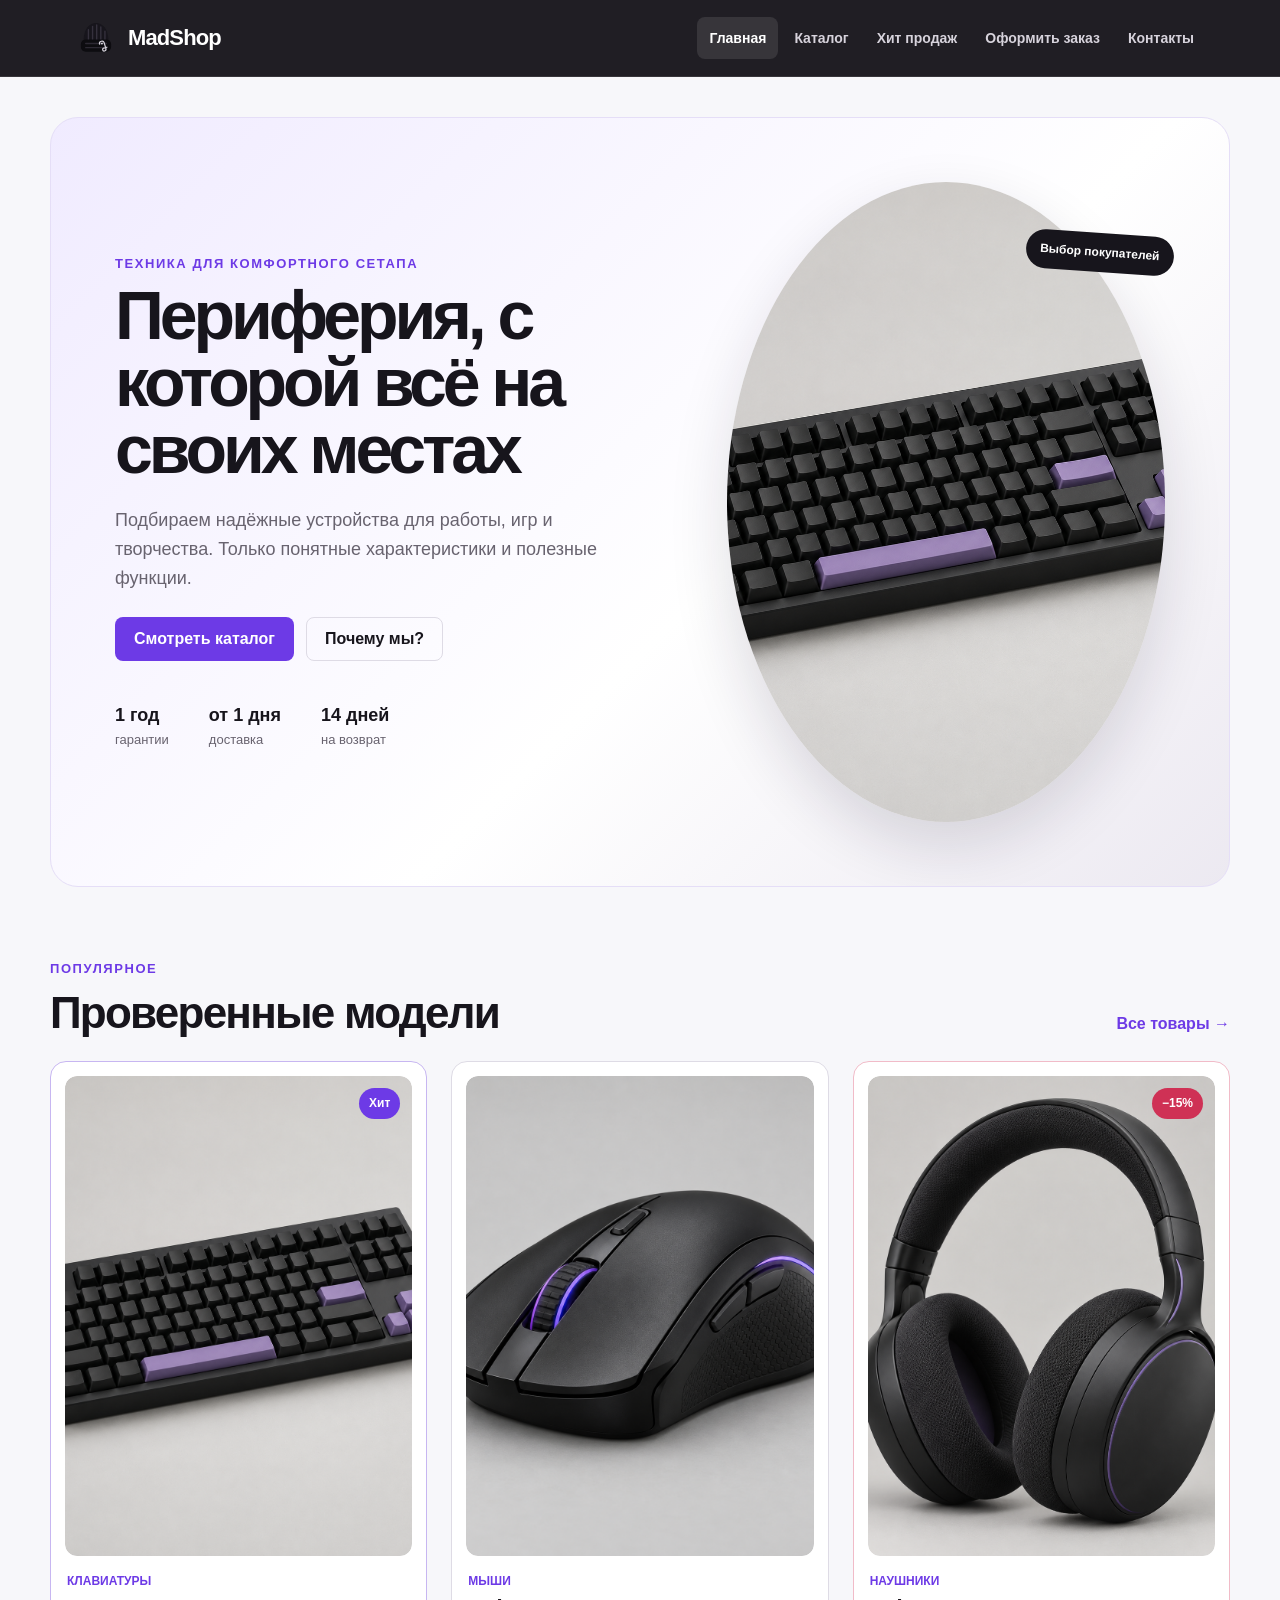
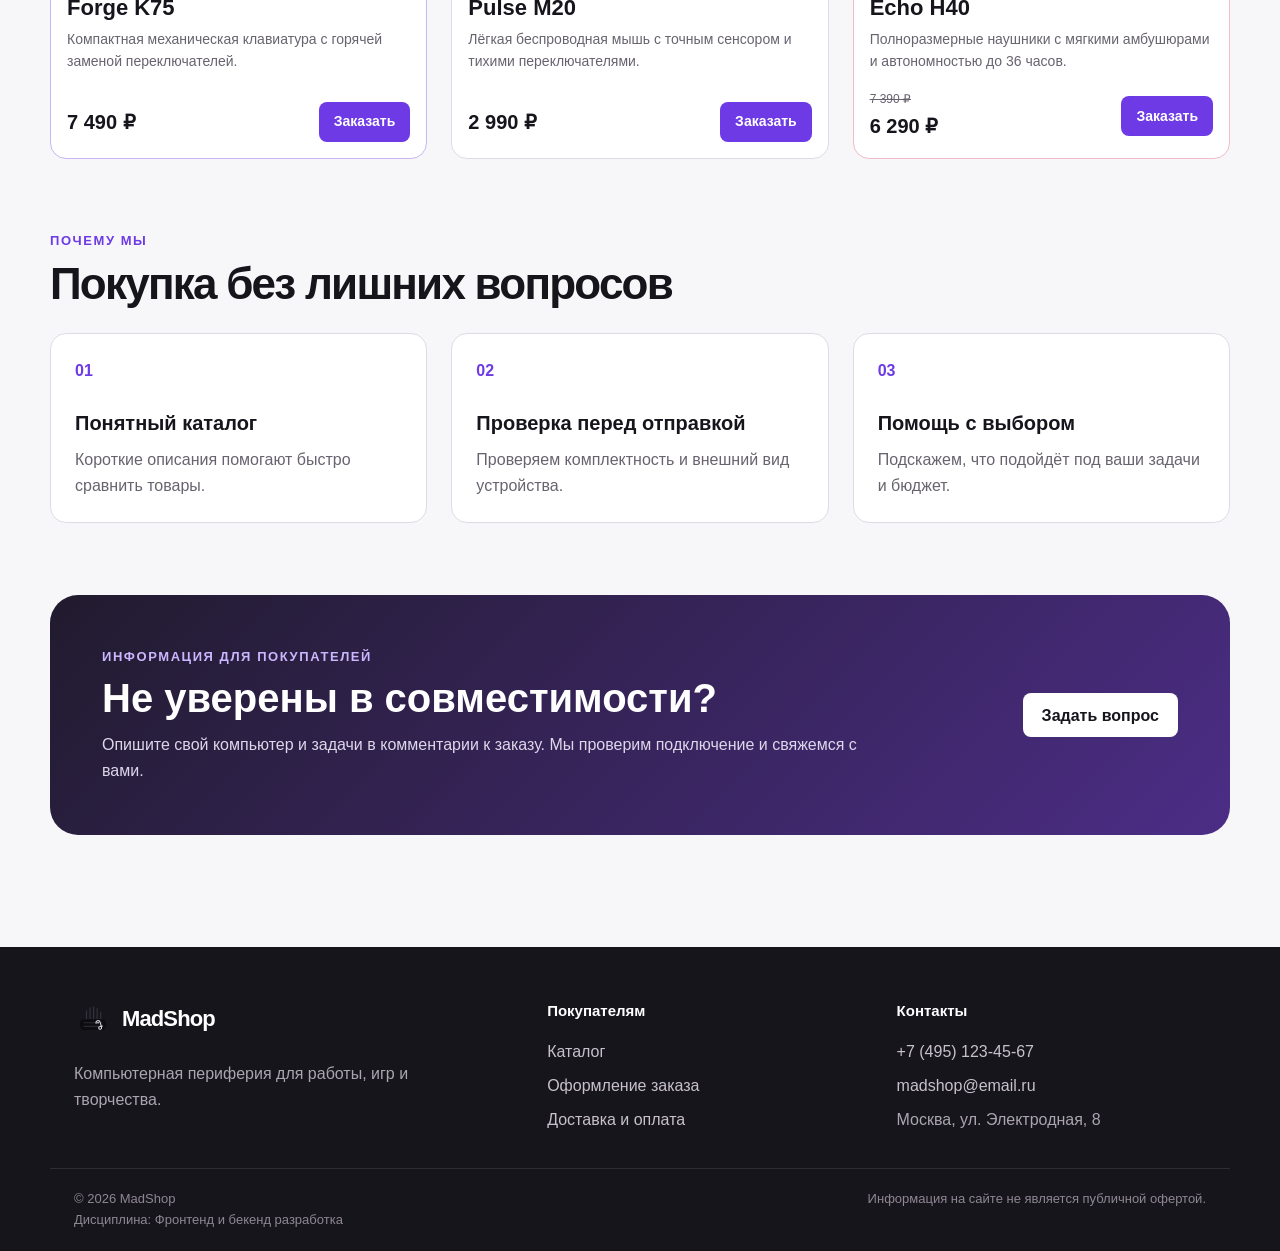
==== index.html @ 5ca7dac9 "chore: import MadShop from KR1" ====
<!DOCTYPE html>
<html lang="ru">
<head>
  <meta charset="UTF-8">
  <meta name="viewport" content="width=device-width, initial-scale=1.0">
  <meta name="description" content="MadShop — магазин компьютерной периферии для работы, игр и творчества.">
  <meta property="og:type" content="website">
  <meta property="og:title" content="MadShop — компьютерная периферия">
  <meta property="og:description" content="Клавиатуры, мыши, наушники и аксессуары для удобного рабочего места.">
  <meta property="og:image" content="https://m1qght.github.io/kr1-html-css-shop/images/keyboard-forge-k75.png">
  <title>MadShop — компьютерная периферия</title>
  <link rel="icon" href="images/madshop-logo.svg" type="image/svg+xml">
  <link rel="stylesheet" href="css/style.css">
  <script src="js/main.js" defer></script>
</head>
<body>
  <a class="skip-link" href="#main-content">Перейти к содержимому</a>

  <header class="site-header">
    <div class="site-header__inner">
      <a class="site-header__brand" href="index.html" aria-label="MadShop — на главную">
        <img class="site-header__logo" src="images/madshop-logo.svg" width="48" height="48" alt="">
        <span class="site-header__name">MadShop</span>
      </a>

      <nav class="site-nav" aria-label="Основная навигация">
        <ul class="site-nav__list">
          <li class="site-nav__item">
            <a class="site-nav__link site-nav__link--active" href="index.html" aria-current="page">Главная</a>
          </li>
          <li class="site-nav__item">
            <a class="site-nav__link" href="catalog.html">Каталог</a>
          </li>
          <li class="site-nav__item">
            <a class="site-nav__link" href="product.html">Хит продаж</a>
          </li>
          <li class="site-nav__item">
            <a class="site-nav__link" href="order.html">Оформить заказ</a>
          </li>
          <li class="site-nav__item">
            <a class="site-nav__link" href="contacts.html">Контакты</a>
          </li>
        </ul>
      </nav>
    </div>
  </header>

  <main id="main-content">
    <section class="hero">
      <div class="hero__content">
        <p class="hero__eyebrow">Техника для комфортного сетапа</p>
        <h1 class="hero__title">Периферия, с которой всё на своих местах</h1>
        <p class="hero__text">
          Подбираем надёжные устройства для работы, игр и творчества.
          Только понятные характеристики и полезные функции.
        </p>

        <div class="hero__actions">
          <a class="button button--primary" href="catalog.html">Смотреть каталог</a>
          <a class="button button--secondary" href="#advantages">Почему мы?</a>
        </div>

        <ul class="hero__facts" aria-label="Преимущества заказа">
          <li class="hero__fact">
            <strong>1 год</strong>
            <span>гарантии</span>
          </li>
          <li class="hero__fact">
            <strong>от 1 дня</strong>
            <span>доставка</span>
          </li>
          <li class="hero__fact">
            <strong>14 дней</strong>
            <span>на возврат</span>
          </li>
        </ul>
      </div>

      <div class="hero__visual">
        <span class="hero__badge">Выбор покупателей</span>
        <img
          class="hero__image"
          src="images/keyboard-forge-k75.png"
          width="640"
          height="640"
          alt="Механическая клавиатура Forge K75"
        >
      </div>
    </section>

    <section class="section" id="popular">
      <div class="section__heading">
        <div>
          <p class="section__eyebrow">Популярное</p>
          <h2 class="section__title">Проверенные модели</h2>
        </div>
        <a class="text-link" href="catalog.html">Все товары <span aria-hidden="true">→</span></a>
      </div>

      <div class="products-grid">
        <article class="product-card product-card--featured">
          <span class="product-card__badge">Хит</span>
          <a class="product-card__image-link" href="product.html" aria-label="Подробнее о клавиатуре Forge K75">
            <img
              class="product-card__image"
              src="images/keyboard-forge-k75.png"
              width="480"
              height="480"
              alt="Чёрная механическая клавиатура Forge K75"
              loading="lazy"
            >
          </a>
          <p class="product-card__category">Клавиатуры</p>
          <h3 class="product-card__title">
            <a href="product.html">Forge K75</a>
          </h3>
          <p class="product-card__description">
            Компактная механическая клавиатура с горячей заменой переключателей.
          </p>
          <div class="product-card__footer">
            <p class="product-card__price">7 490 ₽</p>
            <button class="button button--primary product-card__button" type="button" data-product="Forge K75">
              Заказать
            </button>
          </div>
        </article>

        <article class="product-card">
          <a class="product-card__image-link" href="order.html?product=Pulse%20M20" aria-label="Заказать мышь Pulse M20">
            <img
              class="product-card__image"
              src="images/mouse-pulse-m20.png"
              width="480"
              height="480"
              alt="Чёрная беспроводная мышь Pulse M20"
              loading="lazy"
            >
          </a>
          <p class="product-card__category">Мыши</p>
          <h3 class="product-card__title">Pulse M20</h3>
          <p class="product-card__description">
            Лёгкая беспроводная мышь с точным сенсором и тихими переключателями.
          </p>
          <div class="product-card__footer">
            <p class="product-card__price">2 990 ₽</p>
            <button class="button button--primary product-card__button" type="button" data-product="Pulse M20">
              Заказать
            </button>
          </div>
        </article>

        <article class="product-card product-card--discount">
          <span class="product-card__badge">−15%</span>
          <a class="product-card__image-link" href="order.html?product=Echo%20H40" aria-label="Заказать наушники Echo H40">
            <img
              class="product-card__image"
              src="images/headphones-echo-h40.png"
              width="480"
              height="480"
              alt="Чёрные беспроводные наушники Echo H40"
              loading="lazy"
            >
          </a>
          <p class="product-card__category">Наушники</p>
          <h3 class="product-card__title">Echo H40</h3>
          <p class="product-card__description">
            Полноразмерные наушники с мягкими амбушюрами и автономностью до 36 часов.
          </p>
          <div class="product-card__footer">
            <p class="product-card__price">
              <span class="product-card__old-price">7 390 ₽</span>
              6 290 ₽
            </p>
            <button class="button button--primary product-card__button" type="button" data-product="Echo H40">
              Заказать
            </button>
          </div>
        </article>
      </div>
    </section>

    <section class="section" id="advantages">
      <div class="section__heading">
        <div>
          <p class="section__eyebrow">Почему мы</p>
          <h2 class="section__title">Покупка без лишних вопросов</h2>
        </div>
      </div>

      <div class="advantages-grid">
        <article class="advantage-card">
          <span class="advantage-card__number">01</span>
          <h3 class="advantage-card__title">Понятный каталог</h3>
          <p class="advantage-card__text">Короткие описания помогают быстро сравнить товары.</p>
        </article>
        <article class="advantage-card">
          <span class="advantage-card__number">02</span>
          <h3 class="advantage-card__title">Проверка перед отправкой</h3>
          <p class="advantage-card__text">Проверяем комплектность и внешний вид устройства.</p>
        </article>
        <article class="advantage-card">
          <span class="advantage-card__number">03</span>
          <h3 class="advantage-card__title">Помощь с выбором</h3>
          <p class="advantage-card__text">Подскажем, что подойдёт под ваши задачи и бюджет.</p>
        </article>
      </div>
    </section>

    <aside class="buyer-note">
      <div>
        <p class="buyer-note__eyebrow">Информация для покупателей</p>
        <h2 class="buyer-note__title">Не уверены в совместимости?</h2>
        <p class="buyer-note__text">
          Опишите свой компьютер и задачи в комментарии к заказу.
          Мы проверим подключение и свяжемся с вами.
        </p>
      </div>
      <a class="button button--light" href="contacts.html">Задать вопрос</a>
    </aside>
  </main>

  <footer class="site-footer">
    <div class="site-footer__inner">
      <div class="site-footer__about">
        <a class="site-footer__brand" href="index.html">
          <img src="images/madshop-logo.svg" width="40" height="40" alt="">
          <span>MadShop</span>
        </a>
        <p>Компьютерная периферия для работы, игр и творчества.</p>
      </div>

      <div class="site-footer__column">
        <h2 class="site-footer__title">Покупателям</h2>
        <ul class="site-footer__list">
          <li><a href="catalog.html">Каталог</a></li>
          <li><a href="order.html">Оформление заказа</a></li>
          <li><a href="contacts.html#delivery">Доставка и оплата</a></li>
        </ul>
      </div>

      <div class="site-footer__column">
        <h2 class="site-footer__title">Контакты</h2>
        <address class="site-footer__address">
          <a href="tel:+74951234567">+7 (495) 123-45-67</a>
          <a href="mailto:madshop@email.ru">madshop@email.ru</a>
          <span>Москва, ул. Электродная, 8</span>
        </address>
      </div>
    </div>

    <div class="site-footer__bottom">
      <p>
        © 2026 MadShop <br>
        Дисциплина: Фронтенд и бекенд разработка
      </p>
      <p>Информация на сайте не является публичной офертой.</p>
    </div>
  </footer>

  <dialog class="order-dialog" id="order-dialog" aria-labelledby="order-dialog-title">
    <div class="order-dialog__header">
      <div>
        <p class="order-dialog__eyebrow">Быстрый заказ</p>
        <h2 class="order-dialog__title" id="order-dialog-title">Оставьте контакты</h2>
      </div>
      <button class="order-dialog__close" type="button" id="close-order-dialog" aria-label="Закрыть окно">×</button>
    </div>

    <p class="order-dialog__text">
      Менеджер уточнит наличие, способ получения и итоговую стоимость.
    </p>

    <form class="order-form" id="order-form" action="#" method="post" novalidate>
      <input id="selected-product" name="selected-product" type="hidden">

      <div class="order-form__field">
        <label class="order-form__label" for="order-name">Имя</label>
        <input class="order-form__input" id="order-name" name="name" type="text" minlength="2" autocomplete="name" placeholder="Например, Максим" required>
      </div>

      <div class="order-form__field">
        <label class="order-form__label" for="order-email">E-mail</label>
        <input class="order-form__input" id="order-email" name="email" type="email" autocomplete="email" placeholder="mail@example.ru" required>
      </div>

      <div class="order-form__field">
        <label class="order-form__label" for="order-phone">Телефон</label>
        <input class="order-form__input" id="order-phone" name="phone" type="tel" inputmode="tel" autocomplete="tel" placeholder="+7 (900) 000-00-00" pattern="^\+7 \(\d{3}\) \d{3}-\d{2}-\d{2}$" required>
        <small class="order-form__hint">Формат: +7 (900) 000-00-00</small>
      </div>

      <div class="order-form__field">
        <label class="order-form__label" for="order-topic">Тема заявки</label>
        <select class="order-form__select" id="order-topic" name="topic" required>
          <option value="">Выберите тему</option>
          <option value="product">Заказ товара</option>
          <option value="consultation">Консультация</option>
          <option value="delivery">Доставка</option>
        </select>
      </div>

      <div class="order-form__field">
        <label class="order-form__label" for="order-comment">Комментарий</label>
        <textarea class="order-form__textarea" id="order-comment" name="comment" rows="3" placeholder="Дополнительные пожелания"></textarea>
      </div>

      <label class="order-form__check">
        <input name="agreement" type="checkbox" required>
        <span>Согласен на обработку данных для связи по заявке</span>
      </label>

      <div class="order-form__actions">
        <button class="button button--secondary" type="button" id="cancel-order-dialog">Отмена</button>
        <button class="button button--primary" type="submit">Отправить заявку</button>
      </div>
    </form>
  </dialog>

  <div class="toast" id="success-message" role="status" aria-live="polite" hidden>
    <strong>Заявка отправлена</strong>
    <span>Мы свяжемся с вами в ближайшее время.</span>
  </div>
</body>
</html>
---- css/style.css ----
/* ==============================
   1. Переменные проекта
   ============================== */

:root {
  --color-bg: #f7f7fa;
  --color-surface: #ffffff;
  --color-surface-soft: #f0eef7;
  --color-text: #17151c;
  --color-muted: #68636f;
  --color-primary: #6d3ae6;
  --color-primary-dark: #5225bd;
  --color-primary-soft: #eee8ff;
  --color-dark: #17151c;
  --color-border: #dedbe5;
  --color-danger: #cf3155;
  --color-success: #177a4b;
  --color-white: #ffffff;

  --shadow-sm: 0 8px 24px rgba(30, 22, 47, 0.08);
  --shadow-lg: 0 24px 60px rgba(30, 22, 47, 0.14);

  --space-xs: 4px;
  --space-sm: 8px;
  --space-md: 16px;
  --space-lg: 24px;
  --space-xl: 40px;
  --space-2xl: 72px;

  --radius-sm: 8px;
  --radius-md: 16px;
  --radius-lg: 28px;

  --container-width: 1180px;
}

/* ==============================
   2. Базовые стили
   ============================== */

* {
  box-sizing: border-box;
}

html {
  scroll-behavior: smooth;
}

body {
  margin: 0;
  color: var(--color-text);
  background-color: var(--color-bg);
  font-family: Inter, "Segoe UI", Arial, sans-serif;
  line-height: 1.6;
}

img {
  display: block;
  max-width: 100%;
}

a {
  color: inherit;
}

button,
input,
select,
textarea {
  font: inherit;
}

button:focus-visible,
a:focus-visible,
input:focus-visible,
select:focus-visible,
textarea:focus-visible {
  outline: 3px solid rgba(109, 58, 230, 0.38);
  outline-offset: 3px;
}

[hidden] {
  display: none !important;
}

.skip-link {
  position: fixed;
  top: 12px;
  left: 12px;
  z-index: 100;
  padding: 10px 14px;
  color: var(--color-white);
  background-color: var(--color-dark);
  border-radius: var(--radius-sm);
  transform: translateY(-160%);
}

.skip-link:focus {
  transform: translateY(0);
}

/* ==============================
   3. Шапка и навигация
   ============================== */

.site-header {
  position: sticky;
  top: 0;
  z-index: 20;
  color: var(--color-white);
  background-color: rgba(23, 21, 28, 0.96);
  border-bottom: 1px solid rgba(255, 255, 255, 0.1);
  backdrop-filter: blur(14px);
}

.site-header__inner {
  display: flex;
  align-items: center;
  justify-content: space-between;
  gap: var(--space-lg);
  max-width: var(--container-width);
  min-height: 76px;
  margin: 0 auto;
  padding: 10px var(--space-lg);
}

.site-header__brand,
.site-footer__brand {
  display: inline-flex;
  align-items: center;
  gap: 10px;
  color: inherit;
  font-size: 22px;
  font-weight: 800;
  letter-spacing: -0.04em;
  text-decoration: none;
}

.site-header__logo {
  width: 44px;
  height: 44px;
}

.site-nav__list {
  display: flex;
  flex-wrap: wrap;
  align-items: center;
  gap: 4px;
  margin: 0;
  padding: 0;
  list-style: none;
}

.site-nav__link {
  display: block;
  padding: 10px 12px;
  color: #d7d3dc;
  border-radius: var(--radius-sm);
  font-size: 14px;
  font-weight: 600;
  text-decoration: none;
  transition: color 0.2s ease, background-color 0.2s ease;
}

.site-nav__link:hover,
.site-nav__link--active {
  color: var(--color-white);
  background-color: rgba(255, 255, 255, 0.1);
}

/* ==============================
   4. Общая структура страниц
   ============================== */

main {
  min-height: 60vh;
  padding: var(--space-xl) var(--space-lg) var(--space-2xl);
}

.section,
.page-intro,
.breadcrumbs,
.catalog-layout,
.product-detail,
.checkout-layout,
.contact-grid,
.contact-cta,
.buyer-note {
  max-width: var(--container-width);
  margin-right: auto;
  margin-left: auto;
}

.section {
  margin-bottom: var(--space-2xl);
}

.section__heading {
  display: flex;
  align-items: flex-end;
  justify-content: space-between;
  gap: var(--space-lg);
  margin-bottom: var(--space-lg);
}

.section__eyebrow,
.page-intro__eyebrow,
.hero__eyebrow,
.buyer-note__eyebrow,
.contact-cta__eyebrow,
.order-dialog__eyebrow {
  margin: 0 0 var(--space-sm);
  color: var(--color-primary);
  font-size: 13px;
  font-weight: 800;
  letter-spacing: 0.12em;
  text-transform: uppercase;
}

.section__title,
.page-intro__title {
  margin: 0;
  font-size: clamp(28px, 4vw, 44px);
  line-height: 1.12;
  letter-spacing: -0.04em;
}

.text-link {
  color: var(--color-primary);
  font-weight: 750;
  text-decoration: none;
}

.text-link:hover {
  color: var(--color-primary-dark);
  text-decoration: underline;
}

.breadcrumbs {
  display: flex;
  flex-wrap: wrap;
  margin-bottom: var(--space-lg);
  color: var(--color-muted);
  font-size: 14px;
}

.breadcrumbs__link {
  color: var(--color-primary);
  text-decoration: none;
}

.breadcrumbs__link:hover {
  text-decoration: underline;
}

.breadcrumbs__current::before,
.breadcrumbs__link + .breadcrumbs__link::before {
  content: " / ";
  margin: 0 8px;
  color: #aaa5b0;
}

.page-intro {
  margin-bottom: var(--space-xl);
  padding: 28px 0;
}

.page-intro__text {
  max-width: 720px;
  margin: var(--space-md) 0 0;
  color: var(--color-muted);
  font-size: 17px;
}

/* ==============================
   5. Кнопки
   ============================== */

.button {
  display: inline-flex;
  align-items: center;
  justify-content: center;
  min-height: 44px;
  padding: 10px 18px;
  border: 1px solid transparent;
  border-radius: var(--radius-sm);
  font-weight: 750;
  line-height: 1.2;
  text-align: center;
  text-decoration: none;
  cursor: pointer;
  transition: transform 0.2s ease, background-color 0.2s ease;
}

.button:hover {
  transform: translateY(-2px);
}

.button--primary {
  color: var(--color-white);
  background-color: var(--color-primary);
}

.button--primary:hover {
  background-color: var(--color-primary-dark);
}

.button--secondary {
  color: var(--color-text);
  background-color: transparent;
  border-color: var(--color-border);
}

.button--secondary:hover {
  background-color: var(--color-primary-soft);
  border-color: var(--color-primary);
}

.button--light {
  color: var(--color-dark);
  background-color: var(--color-white);
}

.button--light:hover {
  background-color: #eeeaf4;
}

.button--large {
  min-height: 52px;
  padding: 14px 24px;
}

.button:disabled,
.button--disabled {
  opacity: 0.55;
  cursor: not-allowed;
  transform: none;
}

/* ==============================
   6. Главная страница
   ============================== */

.hero {
  display: grid;
  grid-template-columns: 1.1fr 0.9fr;
  align-items: center;
  gap: clamp(32px, 6vw, 80px);
  max-width: var(--container-width);
  margin: 0 auto var(--space-2xl);
  padding: clamp(28px, 5vw, 64px);
  overflow: hidden;
  background: linear-gradient(135deg, #f0ebff 0%, #ffffff 58%, #ece9f1 100%);
  border: 1px solid #e5def7;
  border-radius: var(--radius-lg);
}

.hero__title {
  max-width: 720px;
  margin: 0;
  font-size: clamp(38px, 6vw, 68px);
  line-height: 0.98;
  letter-spacing: -0.06em;
}

.hero__text {
  max-width: 620px;
  margin: var(--space-lg) 0;
  color: var(--color-muted);
  font-size: 18px;
}

.hero__actions {
  display: flex;
  flex-wrap: wrap;
  gap: 12px;
}

.hero__facts {
  display: flex;
  gap: clamp(18px, 4vw, 40px);
  margin: var(--space-xl) 0 0;
  padding: 0;
  list-style: none;
}

.hero__fact {
  display: grid;
}

.hero__fact strong {
  font-size: 18px;
}

.hero__fact span {
  color: var(--color-muted);
  font-size: 13px;
}

.hero__visual {
  position: relative;
  min-width: 0;
}

.hero__image {
  width: 100%;
  aspect-ratio: 1;
  object-fit: cover;
  border-radius: 50%;
  box-shadow: var(--shadow-lg);
}

.hero__badge {
  position: absolute;
  top: 8%;
  right: -2%;
  z-index: 1;
  padding: 10px 14px;
  color: var(--color-white);
  background-color: var(--color-dark);
  border-radius: 999px;
  font-size: 12px;
  font-weight: 800;
  transform: rotate(4deg);
}

.advantages-grid,
.contact-grid,
.info-grid {
  display: grid;
  grid-template-columns: repeat(3, minmax(0, 1fr));
  gap: var(--space-lg);
}

.advantage-card {
  padding: var(--space-lg);
  background-color: var(--color-surface);
  border: 1px solid var(--color-border);
  border-radius: var(--radius-md);
}

.advantage-card__number {
  color: var(--color-primary);
  font-weight: 850;
}

.advantage-card__title {
  margin: var(--space-lg) 0 var(--space-sm);
  font-size: 20px;
}

.advantage-card__text {
  margin: 0;
  color: var(--color-muted);
}

.buyer-note,
.contact-cta {
  display: flex;
  align-items: center;
  justify-content: space-between;
  gap: var(--space-xl);
  margin-bottom: var(--space-xl);
  padding: clamp(28px, 5vw, 52px);
  color: var(--color-white);
  background: linear-gradient(135deg, #211b2e, #4c2d86);
  border-radius: var(--radius-lg);
}

.buyer-note__eyebrow,
.contact-cta__eyebrow {
  color: #cbb6ff;
}

.buyer-note__title,
.contact-cta__title {
  margin: 0;
  font-size: clamp(26px, 4vw, 40px);
  line-height: 1.1;
}

.buyer-note__text,
.contact-cta__text {
  max-width: 760px;
  margin: 12px 0 0;
  color: #ded7eb;
}

/* ==============================
   7. Карточки товаров
   ============================== */

.products-grid {
  display: grid;
  grid-template-columns: repeat(3, minmax(0, 1fr));
  gap: var(--space-lg);
}

.products-grid--catalog {
  grid-template-columns: repeat(2, minmax(0, 1fr));
}

.product-card {
  position: relative;
  display: flex;
  flex-direction: column;
  min-width: 0;
  padding: 14px;
  background-color: var(--color-surface);
  border: 1px solid var(--color-border);
  border-radius: var(--radius-md);
  transition: transform 0.2s ease, box-shadow 0.2s ease, border-color 0.2s ease;
}

.product-card:hover {
  border-color: #c7b6f1;
  box-shadow: var(--shadow-sm);
  transform: translateY(-5px);
}

.product-card--featured {
  border-color: #c7b6f1;
}

.product-card--discount {
  border-color: #f1bbc8;
}

.product-card__badge {
  position: absolute;
  top: 26px;
  right: 26px;
  z-index: 2;
  padding: 6px 10px;
  color: var(--color-white);
  background-color: var(--color-primary);
  border-radius: 999px;
  font-size: 12px;
  font-weight: 800;
}

.product-card--discount .product-card__badge {
  background-color: var(--color-danger);
}

.product-card__badge--new {
  background-color: var(--color-success);
}

.product-card__image-link {
  display: block;
  overflow: hidden;
  border-radius: 12px;
}

.product-card__image {
  width: 100%;
  aspect-ratio: 1;
  object-fit: cover;
  background-color: var(--color-surface-soft);
  border-radius: 12px;
}

.product-card__category {
  margin: 16px 2px 4px;
  color: var(--color-primary);
  font-size: 12px;
  font-weight: 800;
  text-transform: uppercase;
}

.product-card__title {
  margin: 0 2px 6px;
  font-size: 22px;
  line-height: 1.2;
}

.product-card__title a {
  text-decoration: none;
}

.product-card__title a:hover {
  color: var(--color-primary);
}

.product-card__description {
  flex-grow: 1;
  margin: 0 2px 18px;
  color: var(--color-muted);
  font-size: 14px;
}

.product-card__footer {
  display: flex;
  align-items: center;
  justify-content: space-between;
  gap: 12px;
  margin: auto 2px 2px;
}

.product-card__price {
  margin: 0;
  font-size: 20px;
  font-weight: 850;
  white-space: nowrap;
}

.product-card__old-price {
  display: block;
  color: var(--color-muted);
  font-size: 12px;
  font-weight: 500;
  text-decoration: line-through;
}

.product-card__button {
  min-height: 40px;
  padding: 8px 14px;
  font-size: 14px;
}

/* ==============================
   8. Каталог и фильтры
   ============================== */

.catalog-layout {
  display: grid;
  grid-template-columns: 260px minmax(0, 1fr);
  align-items: start;
  gap: var(--space-xl);
}

.catalog-filters {
  position: sticky;
  top: 100px;
  padding: var(--space-lg);
  background-color: var(--color-surface);
  border: 1px solid var(--color-border);
  border-radius: var(--radius-md);
}

.catalog-filters__title,
.catalog-products__title {
  margin: 0;
  font-size: 22px;
}

.catalog-products__heading {
  display: flex;
  align-items: baseline;
  justify-content: space-between;
  gap: 12px;
  margin-bottom: var(--space-lg);
}

.catalog-products__count {
  margin: 0;
  color: var(--color-muted);
  font-size: 14px;
}

.filters-form {
  display: grid;
  gap: var(--space-lg);
  margin-top: var(--space-lg);
}

.filters-form__field {
  display: grid;
  gap: 6px;
}

.filters-form__label,
.filters-form__legend {
  font-weight: 750;
}

.filters-form__group {
  display: grid;
  gap: 10px;
  margin: 0;
  padding: 0;
  border: 0;
}

.filters-form__legend {
  margin-bottom: 8px;
}

.filters-form__check {
  display: flex;
  align-items: center;
  gap: 8px;
  color: var(--color-muted);
  cursor: pointer;
}

.filters-form__check input {
  accent-color: var(--color-primary);
}

.filters-form__input,
.order-form__input,
.order-form__select,
.order-form__textarea {
  width: 100%;
  padding: 12px 14px;
  color: var(--color-text);
  background-color: var(--color-white);
  border: 1px solid var(--color-border);
  border-radius: var(--radius-sm);
}

.filters-form__input:hover,
.order-form__input:hover,
.order-form__select:hover,
.order-form__textarea:hover {
  border-color: #a99dc0;
}

.filters-form__range {
  display: grid;
  grid-template-columns: 1fr 1fr;
  gap: 8px;
}

.filters-form__range label {
  display: block;
  margin-bottom: 4px;
  color: var(--color-muted);
  font-size: 13px;
}

.filters-form__note {
  margin: -10px 0 0;
  color: var(--color-muted);
  font-size: 13px;
  text-align: center;
}

/* ==============================
   9. Страница товара
   ============================== */

.product-detail {
  display: grid;
  grid-template-columns: minmax(0, 1fr) minmax(340px, 0.85fr);
  align-items: center;
  gap: clamp(32px, 6vw, 72px);
  margin-bottom: var(--space-2xl);
}

.product-detail__visual {
  position: relative;
  padding: var(--space-lg);
  background-color: var(--color-surface-soft);
  border-radius: var(--radius-lg);
}

.product-detail__image {
  width: 100%;
  aspect-ratio: 1;
  object-fit: cover;
  border-radius: var(--radius-md);
}

.product-detail__badge {
  position: absolute;
  top: 38px;
  left: 38px;
  z-index: 1;
  padding: 7px 12px;
  color: var(--color-white);
  background-color: var(--color-primary);
  border-radius: 999px;
  font-size: 12px;
  font-weight: 800;
}

.product-detail__category {
  margin: 0 0 6px;
  color: var(--color-primary);
  font-size: 13px;
  font-weight: 800;
  text-transform: uppercase;
}

.product-detail__title {
  margin: 0;
  font-size: clamp(40px, 6vw, 64px);
  line-height: 1;
  letter-spacing: -0.05em;
}

.product-detail__rating {
  margin: 12px 0;
  color: var(--color-muted);
}

.product-detail__rating span {
  color: #f4a400;
  letter-spacing: 0.08em;
}

.product-detail__lead {
  color: var(--color-muted);
  font-size: 17px;
}

.product-detail__highlights {
  display: grid;
  gap: 8px;
  padding-left: 22px;
}

.product-detail__highlights li::marker {
  color: var(--color-primary);
}

.product-detail__buy {
  display: flex;
  align-items: center;
  justify-content: space-between;
  gap: var(--space-lg);
  margin-top: var(--space-xl);
  padding-top: var(--space-lg);
  border-top: 1px solid var(--color-border);
}

.product-detail__price {
  margin: 0;
  font-size: 32px;
  font-weight: 900;
}

.product-detail__stock {
  margin: 2px 0 0;
  color: var(--color-success);
  font-size: 13px;
  font-weight: 700;
}

.product-detail__note {
  margin: var(--space-md) 0 0;
  color: var(--color-muted);
  font-size: 13px;
}

.specs-layout {
  display: grid;
  grid-template-columns: minmax(0, 1fr) 320px;
  align-items: start;
  gap: var(--space-xl);
}

.product-table {
  width: 100%;
  overflow: hidden;
  background-color: var(--color-surface);
  border: 1px solid var(--color-border);
  border-collapse: separate;
  border-spacing: 0;
  border-radius: var(--radius-md);
}

.product-table caption {
  margin-bottom: var(--space-sm);
  color: var(--color-muted);
  text-align: left;
}

.product-table th,
.product-table td {
  padding: 14px 18px;
  border-bottom: 1px solid var(--color-border);
  text-align: left;
}

.product-table th {
  width: 40%;
  color: var(--color-muted);
  font-weight: 600;
}

.product-table tr:last-child th,
.product-table tr:last-child td {
  border-bottom: 0;
}

.package-card {
  padding: var(--space-lg);
  background-color: var(--color-surface);
  border: 1px solid var(--color-border);
  border-radius: var(--radius-md);
}

.package-card__title {
  margin: 0;
  font-size: 20px;
}

.package-card__list {
  display: grid;
  gap: 8px;
  margin: var(--space-md) 0 var(--space-lg);
  padding-left: 20px;
  color: var(--color-muted);
}

/* ==============================
   10. Формы и оформление заказа
   ============================== */

.checkout-layout {
  display: grid;
  grid-template-columns: minmax(0, 1fr) 340px;
  align-items: start;
  gap: var(--space-xl);
}

.checkout-card,
.checkout-info {
  padding: clamp(22px, 4vw, 36px);
  background-color: var(--color-surface);
  border: 1px solid var(--color-border);
  border-radius: var(--radius-md);
}

.checkout-card__title,
.checkout-info__title {
  margin: 0 0 var(--space-lg);
  font-size: 24px;
}

.checkout-info {
  position: sticky;
  top: 100px;
}

.checkout-info__steps {
  display: grid;
  gap: var(--space-lg);
  margin: 0;
  padding: 0;
  list-style: none;
}

.checkout-info__steps li {
  display: flex;
  gap: 12px;
}

.checkout-info__steps > li > span {
  display: grid;
  flex: 0 0 32px;
  width: 32px;
  height: 32px;
  place-items: center;
  color: var(--color-white);
  background-color: var(--color-primary);
  border-radius: 50%;
  font-weight: 800;
}

.checkout-info__steps p {
  margin: 3px 0 0;
  color: var(--color-muted);
  font-size: 14px;
}

.checkout-info__help {
  margin: var(--space-xl) 0 0;
  padding-top: var(--space-lg);
  border-top: 1px solid var(--color-border);
}

.checkout-info__help a {
  color: var(--color-primary);
  font-weight: 750;
}

.order-form {
  display: grid;
  gap: var(--space-md);
}

.order-form__row {
  display: grid;
  grid-template-columns: 1fr 1fr;
  gap: var(--space-md);
}

.order-form__field {
  display: grid;
  gap: 6px;
}

.order-form__label,
.order-form__legend {
  font-weight: 750;
}

.order-form__hint {
  color: var(--color-muted);
}

.order-form__check,
.order-form__radio {
  display: flex;
  align-items: flex-start;
  gap: 10px;
  color: var(--color-muted);
  cursor: pointer;
}

.order-form__check input,
.order-form__radio input {
  margin-top: 5px;
  accent-color: var(--color-primary);
}

.order-form__fieldset {
  display: grid;
  gap: 10px;
  margin: 0;
  padding: var(--space-md);
  border: 1px solid var(--color-border);
  border-radius: var(--radius-sm);
}

.order-form__radio span {
  display: grid;
}

.order-form__radio small {
  color: var(--color-muted);
}

.order-form__actions {
  display: flex;
  justify-content: flex-end;
  gap: 10px;
}

[aria-invalid="true"] {
  background-color: #fff7f9;
  border-color: var(--color-danger) !important;
}

.form-success {
  padding: var(--space-xl);
  background-color: #edf9f3;
  border: 1px solid #b7dfca;
  border-radius: var(--radius-md);
  text-align: center;
}

.form-success h2 {
  margin-top: 0;
  color: var(--color-success);
}

/* ==============================
   11. Модальное окно
   ============================== */

.order-dialog {
  width: min(100% - 32px, 560px);
  max-height: calc(100vh - 32px);
  padding: var(--space-lg);
  overflow: auto;
  border: 0;
  border-radius: var(--radius-md);
  box-shadow: var(--shadow-lg);
}

.order-dialog::backdrop {
  background-color: rgba(10, 8, 13, 0.72);
  backdrop-filter: blur(3px);
}

.order-dialog__header {
  display: flex;
  align-items: flex-start;
  justify-content: space-between;
  gap: 12px;
}

.order-dialog__title {
  margin: 0;
  font-size: 28px;
}

.order-dialog__text {
  margin: 6px 0 var(--space-lg);
  color: var(--color-muted);
}

.order-dialog__close {
  width: 40px;
  height: 40px;
  color: var(--color-muted);
  background-color: var(--color-bg);
  border: 0;
  border-radius: 50%;
  font-size: 28px;
  line-height: 1;
  cursor: pointer;
}

.toast {
  position: fixed;
  right: 24px;
  bottom: 24px;
  z-index: 30;
  display: grid;
  width: min(360px, calc(100% - 48px));
  padding: 16px 18px;
  color: var(--color-white);
  background-color: var(--color-success);
  border-radius: var(--radius-sm);
  box-shadow: var(--shadow-lg);
}

.toast span {
  font-size: 14px;
  opacity: 0.9;
}

/* ==============================
   12. Контакты
   ============================== */

.contact-grid {
  margin-bottom: var(--space-2xl);
}

.contact-card,
.info-card {
  padding: var(--space-lg);
  background-color: var(--color-surface);
  border: 1px solid var(--color-border);
  border-radius: var(--radius-md);
}

.contact-card__icon {
  display: grid;
  width: 44px;
  height: 44px;
  place-items: center;
  color: var(--color-primary);
  background-color: var(--color-primary-soft);
  border-radius: 50%;
  font-size: 20px;
}

.contact-card__title,
.info-card__title {
  margin: var(--space-lg) 0 6px;
  font-size: 19px;
}

.contact-card__link {
  display: block;
  margin: 0;
  font-weight: 800;
  text-decoration: none;
}

a.contact-card__link:hover {
  color: var(--color-primary);
}

.contact-card__text,
.info-card__text {
  margin: 6px 0 0;
  color: var(--color-muted);
}

.info-grid {
  grid-template-columns: repeat(2, minmax(0, 1fr));
}

/* ==============================
   13. Подвал
   ============================== */

.site-footer {
  color: #d7d3dc;
  background-color: var(--color-dark);
}

.site-footer__inner {
  display: grid;
  grid-template-columns: 1.4fr 1fr 1fr;
  gap: var(--space-xl);
  max-width: var(--container-width);
  margin: 0 auto;
  padding: 52px var(--space-lg) 36px;
}

.site-footer__brand {
  color: var(--color-white);
}

.site-footer__brand img {
  width: 38px;
  height: 38px;
}

.site-footer__about p {
  max-width: 360px;
  color: #aaa5b0;
}

.site-footer__title {
  margin: 0 0 var(--space-md);
  color: var(--color-white);
  font-size: 15px;
}

.site-footer__list {
  display: grid;
  gap: 8px;
  margin: 0;
  padding: 0;
  list-style: none;
}

.site-footer__list a,
.site-footer__address a {
  color: #c7c1cc;
  text-decoration: none;
}

.site-footer__list a:hover,
.site-footer__address a:hover {
  color: var(--color-white);
}

.site-footer__address {
  display: grid;
  gap: 8px;
  color: #aaa5b0;
  font-style: normal;
}

.site-footer__bottom {
  display: flex;
  justify-content: space-between;
  gap: var(--space-lg);
  max-width: var(--container-width);
  margin: 0 auto;
  padding: 20px var(--space-lg);
  color: #8d8793;
  border-top: 1px solid rgba(255, 255, 255, 0.1);
  font-size: 13px;
}

.site-footer__bottom p {
  margin: 0;
}
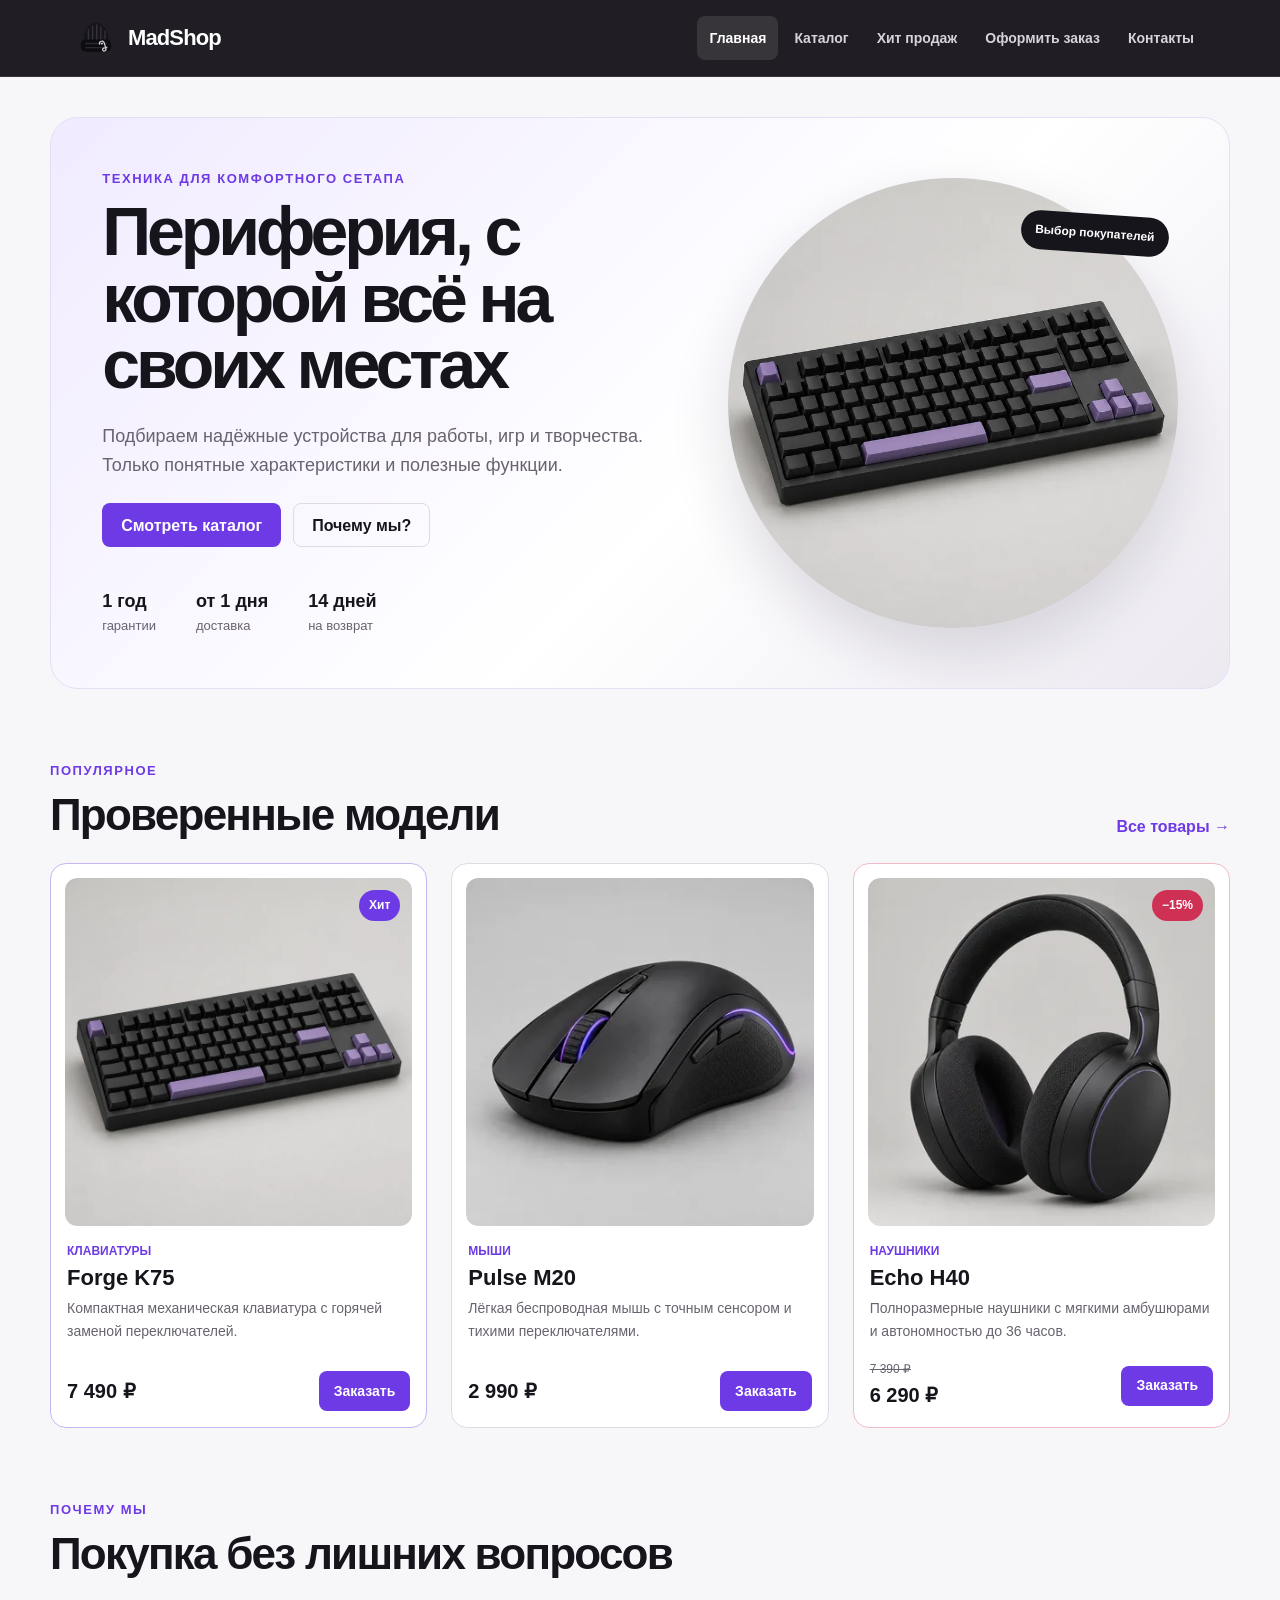
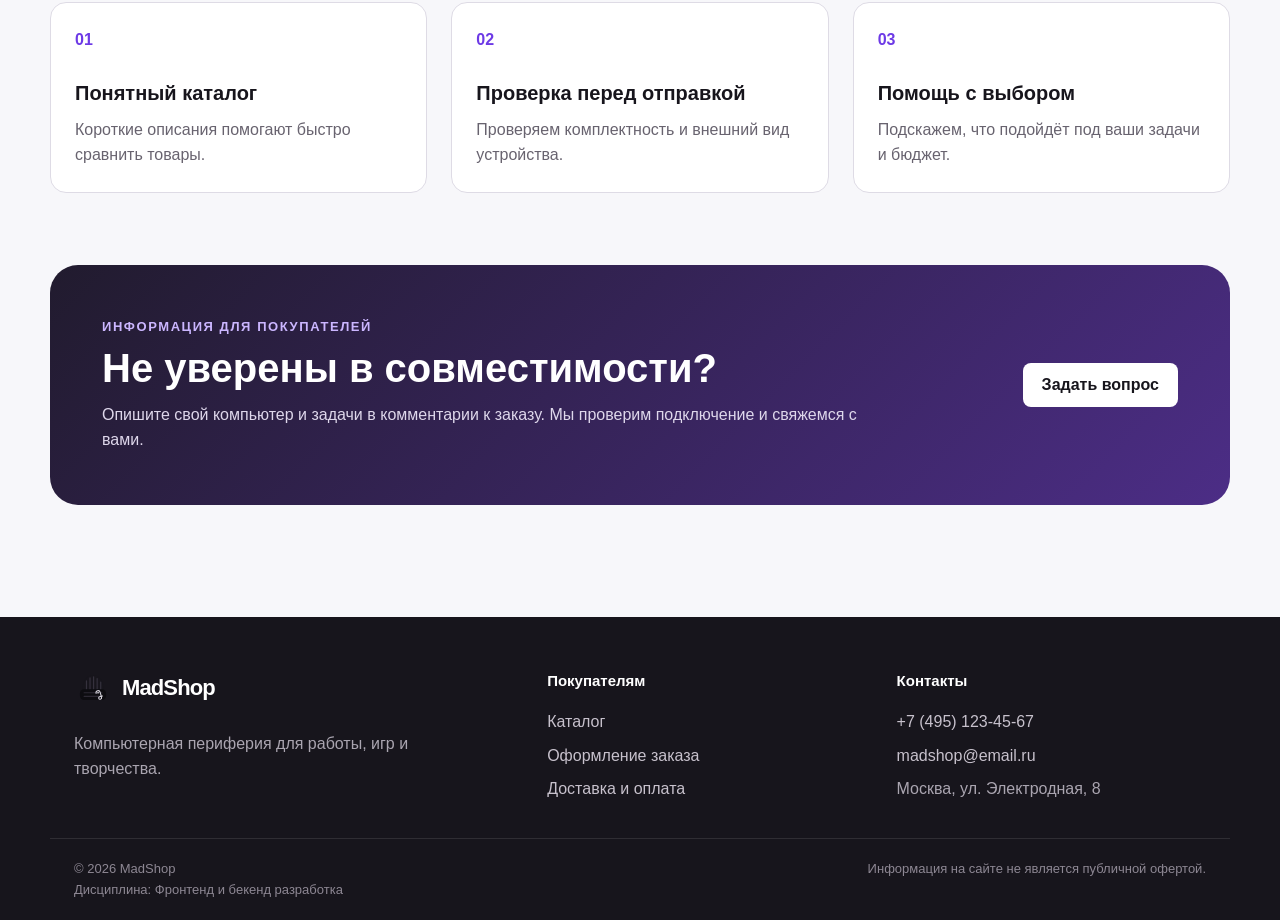
==== commit 7367b5ad: "feat: add responsive layout styles" ====
--- a/index.html
+++ b/index.html
@@ -11,6 +11,7 @@
   <title>MadShop — компьютерная периферия</title>
   <link rel="icon" href="images/madshop-logo.svg" type="image/svg+xml">
   <link rel="stylesheet" href="css/style.css">
+  <link rel="stylesheet" href="css/responsive.css">
   <script src="js/main.js" defer></script>
 </head>
 <body>
@@ -78,13 +79,22 @@
 
       <div class="hero__visual">
         <span class="hero__badge">Выбор покупателей</span>
-        <img
-          class="hero__image"
-          src="images/keyboard-forge-k75.png"
-          width="640"
-          height="640"
-          alt="Механическая клавиатура Forge K75"
-        >
+        <picture>
+          <source
+            type="image/webp"
+            srcset="images/responsive/keyboard-forge-k75-384.webp 384w,
+                    images/responsive/keyboard-forge-k75-768.webp 768w,
+                    images/responsive/keyboard-forge-k75-960.webp 960w"
+            sizes="(min-width: 1200px) 460px, (min-width: 900px) 38vw, (min-width: 540px) 480px, 84vw"
+          >
+          <img
+            class="hero__image"
+            src="images/keyboard-forge-k75.png"
+            width="640"
+            height="640"
+            alt="Механическая клавиатура Forge K75"
+          >
+        </picture>
       </div>
     </section>
 
@@ -104,6 +114,8 @@
             <img
               class="product-card__image"
               src="images/keyboard-forge-k75.png"
+              srcset="images/responsive/keyboard-forge-k75-384.webp 384w, images/responsive/keyboard-forge-k75-768.webp 768w"
+              sizes="(min-width: 1200px) 348px, (min-width: 1024px) 30vw, (min-width: 640px) 45vw, calc(100vw - 62px)"
               width="480"
               height="480"
               alt="Чёрная механическая клавиатура Forge K75"
@@ -130,6 +142,8 @@
             <img
               class="product-card__image"
               src="images/mouse-pulse-m20.png"
+              srcset="images/responsive/mouse-pulse-m20-384.webp 384w, images/responsive/mouse-pulse-m20-768.webp 768w"
+              sizes="(min-width: 1200px) 348px, (min-width: 1024px) 30vw, (min-width: 640px) 45vw, calc(100vw - 62px)"
               width="480"
               height="480"
               alt="Чёрная беспроводная мышь Pulse M20"
@@ -155,6 +169,8 @@
             <img
               class="product-card__image"
               src="images/headphones-echo-h40.png"
+              srcset="images/responsive/headphones-echo-h40-384.webp 384w, images/responsive/headphones-echo-h40-768.webp 768w"
+              sizes="(min-width: 1200px) 348px, (min-width: 1024px) 30vw, (min-width: 640px) 45vw, calc(100vw - 62px)"
               width="480"
               height="480"
               alt="Чёрные беспроводные наушники Echo H40"
--- a/css/style.css
+++ b/css/style.css
@@ -104,7 +104,6 @@
    ============================== */
 
 .site-header {
-  position: sticky;
   top: 0;
   z-index: 20;
   color: var(--color-white);
@@ -343,7 +342,6 @@
 
 .hero {
   display: grid;
-  grid-template-columns: 1.1fr 0.9fr;
   align-items: center;
   gap: clamp(32px, 6vw, 80px);
   max-width: var(--container-width);
@@ -428,7 +426,6 @@
 .contact-grid,
 .info-grid {
   display: grid;
-  grid-template-columns: repeat(3, minmax(0, 1fr));
   gap: var(--space-lg);
 }
 
@@ -492,12 +489,7 @@
 
 .products-grid {
   display: grid;
-  grid-template-columns: repeat(3, minmax(0, 1fr));
   gap: var(--space-lg);
-}
-
-.products-grid--catalog {
-  grid-template-columns: repeat(2, minmax(0, 1fr));
 }
 
 .product-card {
@@ -625,13 +617,11 @@
 
 .catalog-layout {
   display: grid;
-  grid-template-columns: 260px minmax(0, 1fr);
   align-items: start;
   gap: var(--space-xl);
 }
 
 .catalog-filters {
-  position: sticky;
   top: 100px;
   padding: var(--space-lg);
   background-color: var(--color-surface);
@@ -720,7 +710,6 @@
 
 .filters-form__range {
   display: grid;
-  grid-template-columns: 1fr 1fr;
   gap: 8px;
 }
 
@@ -744,7 +733,6 @@
 
 .product-detail {
   display: grid;
-  grid-template-columns: minmax(0, 1fr) minmax(340px, 0.85fr);
   align-items: center;
   gap: clamp(32px, 6vw, 72px);
   margin-bottom: var(--space-2xl);
@@ -848,7 +836,6 @@
 
 .specs-layout {
   display: grid;
-  grid-template-columns: minmax(0, 1fr) 320px;
   align-items: start;
   gap: var(--space-xl);
 }
@@ -913,7 +900,6 @@
 
 .checkout-layout {
   display: grid;
-  grid-template-columns: minmax(0, 1fr) 340px;
   align-items: start;
   gap: var(--space-xl);
 }
@@ -933,7 +919,6 @@
 }
 
 .checkout-info {
-  position: sticky;
   top: 100px;
 }
 
@@ -986,7 +971,6 @@
 
 .order-form__row {
   display: grid;
-  grid-template-columns: 1fr 1fr;
   gap: var(--space-md);
 }
 
@@ -1177,10 +1161,6 @@
   color: var(--color-muted);
 }
 
-.info-grid {
-  grid-template-columns: repeat(2, minmax(0, 1fr));
-}
-
 /* ==============================
    13. Подвал
    ============================== */
@@ -1192,7 +1172,6 @@
 
 .site-footer__inner {
   display: grid;
-  grid-template-columns: 1.4fr 1fr 1fr;
   gap: var(--space-xl);
   max-width: var(--container-width);
   margin: 0 auto;
--- a/css/responsive.css
+++ b/css/responsive.css
@@ -0,0 +1,208 @@
+/* Базовая раскладка для узких экранов */
+
+:root {
+  --page-gutter: clamp(16px, 3vw, 24px);
+}
+
+img {
+  height: auto;
+}
+
+main,
+.site-header__inner,
+.site-footer__inner,
+.site-footer__bottom {
+  padding-inline: var(--page-gutter);
+}
+
+.site-header__inner {
+  flex-direction: column;
+  align-items: flex-start;
+  gap: 6px;
+}
+
+.site-nav__link {
+  display: flex;
+  align-items: center;
+  min-height: 44px;
+  padding: 6px 8px;
+}
+
+.section__heading,
+.buyer-note,
+.contact-cta,
+.hero__facts,
+.site-footer__bottom {
+  flex-wrap: wrap;
+}
+
+.hero,
+.products-grid,
+.advantages-grid,
+.contact-grid,
+.info-grid,
+.catalog-layout,
+.product-detail,
+.specs-layout,
+.checkout-layout,
+.order-form__row,
+.site-footer__inner {
+  grid-template-columns: minmax(0, 1fr);
+}
+
+.hero {
+  padding: clamp(16px, 4vw, 56px);
+}
+
+.hero__title {
+  font-size: clamp(30px, 6vw, 68px);
+}
+
+.hero__visual {
+  width: min(100%, 480px);
+  margin-inline: auto;
+}
+
+.hero__badge {
+  right: 2%;
+}
+
+.contact-card__link {
+  overflow-wrap: anywhere;
+}
+
+.catalog-products,
+.checkout-card,
+.order-form__field,
+.filters-form__range > *,
+.table-wrapper {
+  min-width: 0;
+}
+
+.filters-form__range {
+  grid-template-columns: repeat(2, minmax(0, 1fr));
+}
+
+.order-form__input,
+.order-form__select,
+.order-form__textarea {
+  min-height: 44px;
+}
+
+.order-form__textarea {
+  resize: vertical;
+}
+
+.table-wrapper {
+  overflow-x: auto;
+}
+
+.table-wrapper:focus-visible {
+  outline: 2px solid var(--color-primary);
+  outline-offset: 3px;
+}
+
+.product-table {
+  min-width: 400px;
+}
+
+.order-dialog {
+  max-height: calc(100dvh - 32px);
+  padding: clamp(14px, 3vw, 24px);
+}
+
+.order-dialog__close {
+  flex: 0 0 44px;
+  width: 44px;
+  height: 44px;
+}
+
+.toast {
+  right: var(--page-gutter);
+  bottom: var(--page-gutter);
+  width: min(360px, 100% - 2 * var(--page-gutter));
+}
+
+/* Планшеты и широкие экраны */
+
+@media (min-width: 640px) {
+  .products-grid,
+  .advantages-grid,
+  .contact-grid,
+  .info-grid {
+    grid-template-columns: repeat(2, minmax(0, 1fr));
+  }
+}
+
+@media (min-width: 768px) {
+  html {
+    scroll-padding-top: 90px;
+  }
+
+  .site-header {
+    position: sticky;
+  }
+
+  .site-header__inner {
+    flex-direction: row;
+    align-items: center;
+    gap: var(--space-lg);
+  }
+
+  .site-nav__link {
+    padding-inline: 12px;
+  }
+
+  .product-detail {
+    grid-template-columns: minmax(0, 1fr) minmax(0, 0.85fr);
+  }
+
+  .order-form__row {
+    grid-template-columns: repeat(2, minmax(0, 1fr));
+  }
+
+  .site-footer__inner {
+    grid-template-columns: 1.4fr 1fr 1fr;
+  }
+}
+
+@media (min-width: 900px) {
+  .hero {
+    grid-template-columns: minmax(0, 1.1fr) minmax(0, 0.9fr);
+  }
+}
+
+@media (min-width: 1024px) {
+  .products-grid,
+  .advantages-grid,
+  .contact-grid {
+    grid-template-columns: repeat(3, minmax(0, 1fr));
+  }
+
+  .products-grid--catalog {
+    grid-template-columns: repeat(2, minmax(0, 1fr));
+  }
+
+  .catalog-layout {
+    grid-template-columns: 260px minmax(0, 1fr);
+  }
+
+  .specs-layout {
+    grid-template-columns: minmax(0, 1fr) 320px;
+  }
+
+  .checkout-layout {
+    grid-template-columns: minmax(0, 1fr) 340px;
+  }
+
+  .catalog-filters,
+  .checkout-info {
+    position: sticky;
+  }
+}
+
+@media (min-width: 1280px) {
+  .products-grid--catalog {
+    grid-template-columns: repeat(3, minmax(0, 1fr));
+  }
+}
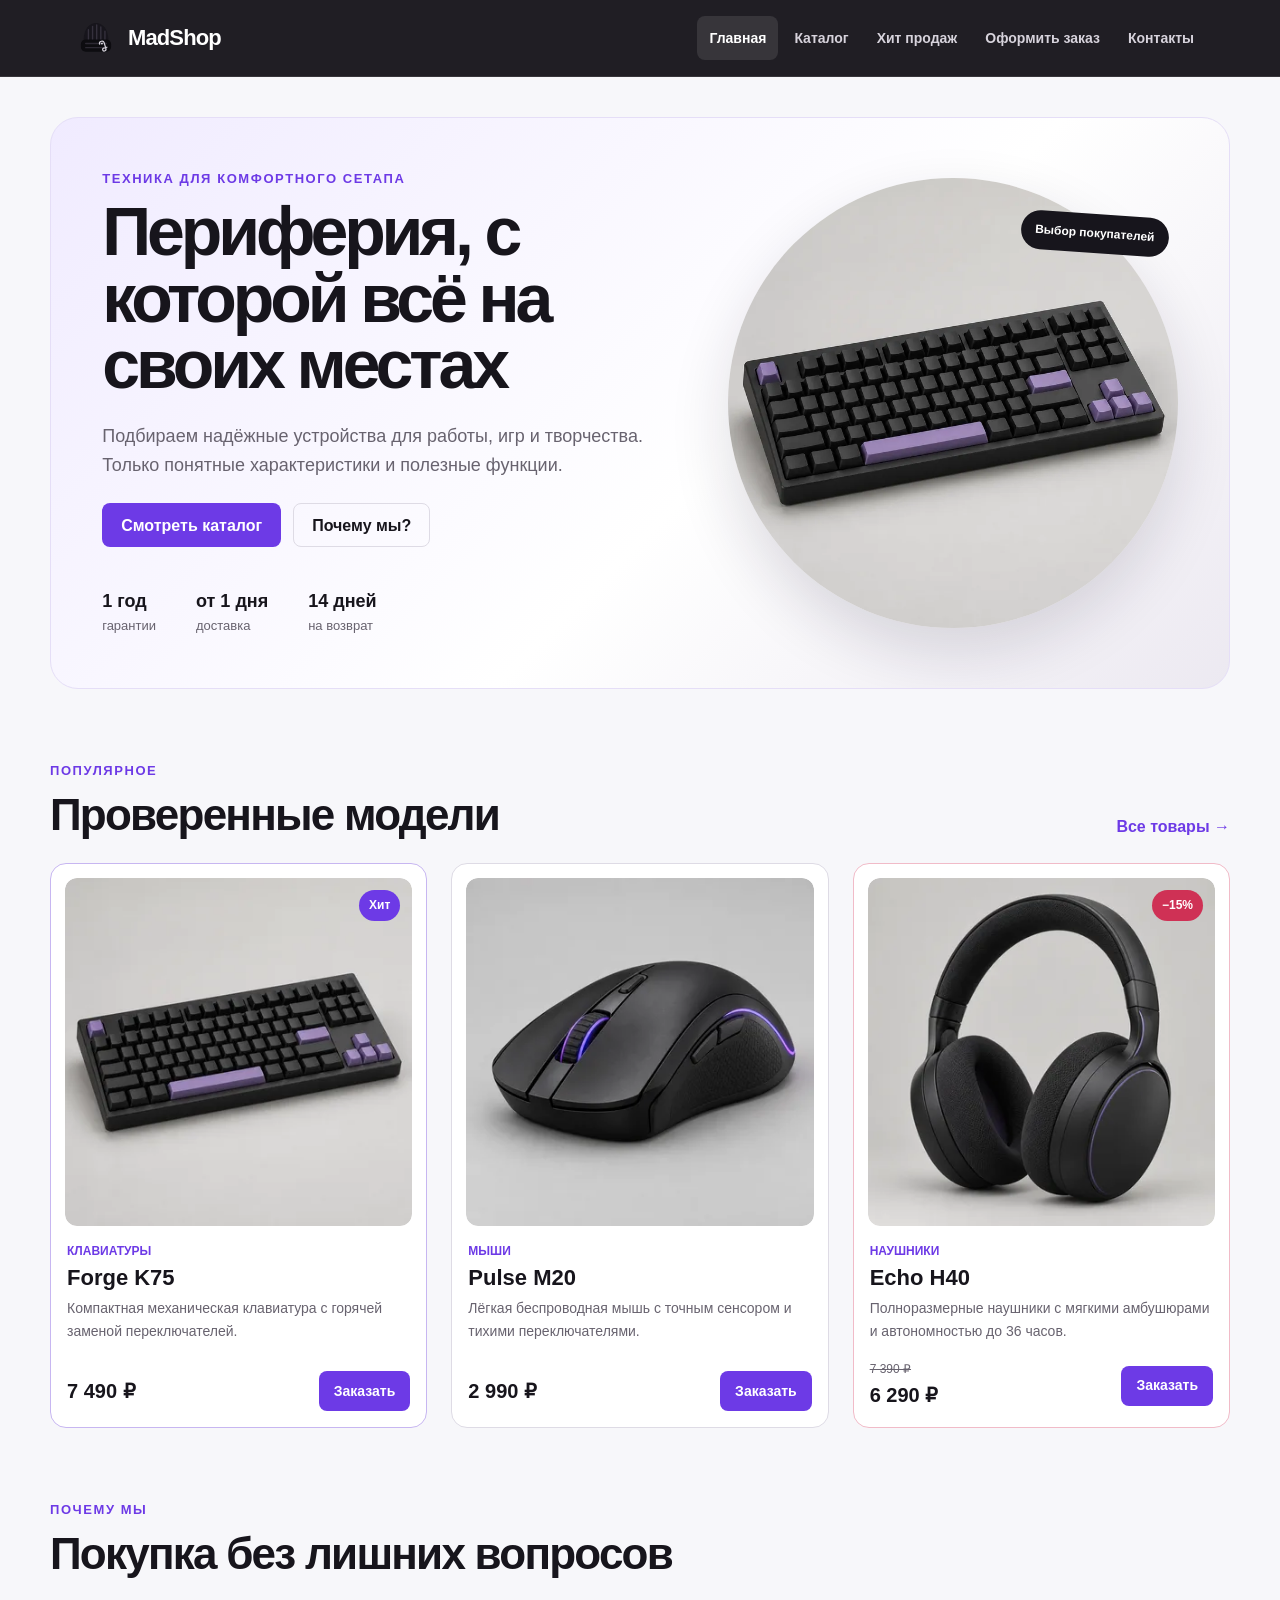
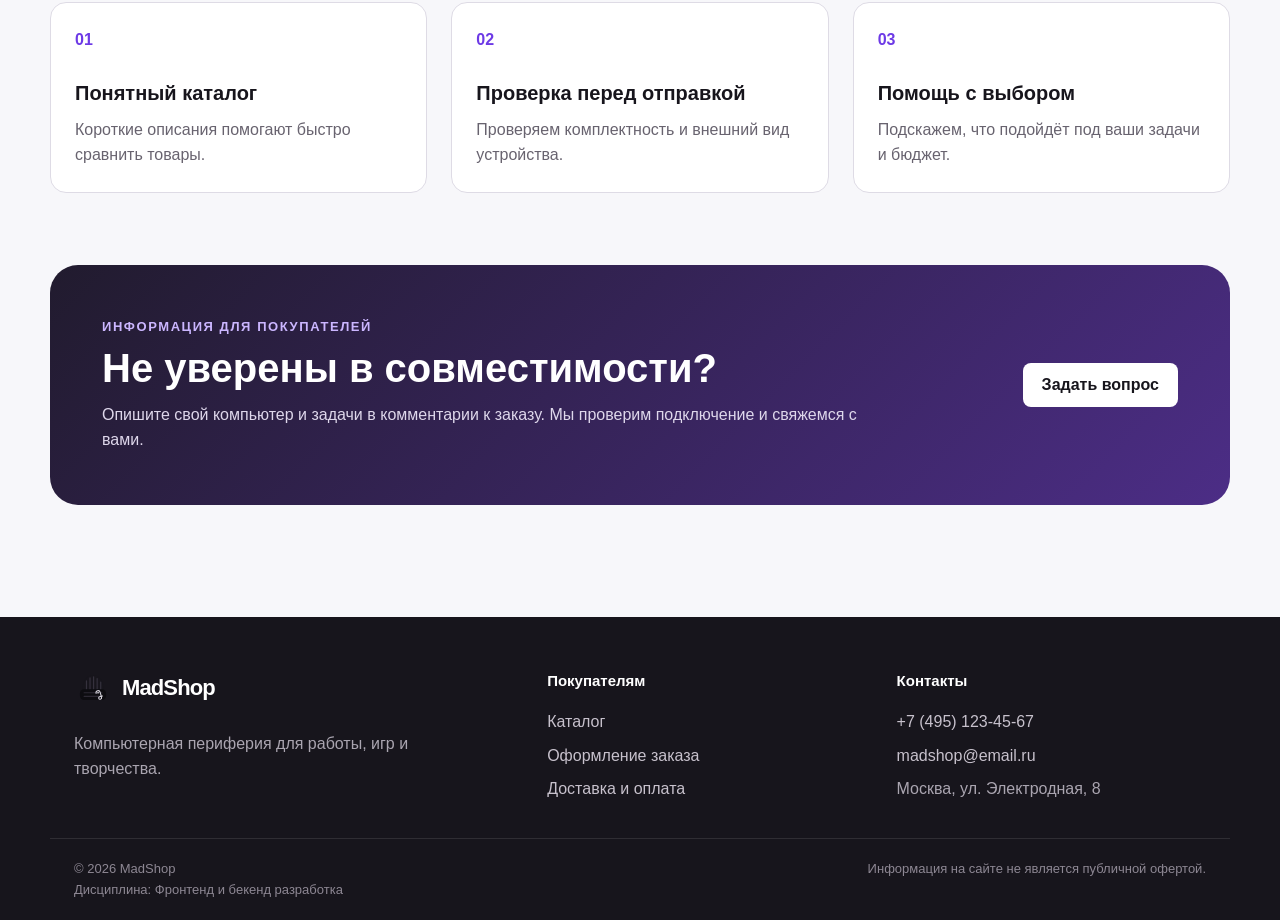
==== commit e0bd16f0: "Merge pull request #2 from M1qght/feature/a11y-lighthouse-audit Improve accessibility and add Lighth" ====
--- a/index.html
+++ b/index.html
@@ -19,7 +19,7 @@
 
   <header class="site-header">
     <div class="site-header__inner">
-      <a class="site-header__brand" href="index.html" aria-label="MadShop — на главную">
+      <a class="site-header__brand" href="index.html">
         <img class="site-header__logo" src="images/madshop-logo.svg" width="48" height="48" alt="">
         <span class="site-header__name">MadShop</span>
       </a>
@@ -61,7 +61,7 @@
           <a class="button button--secondary" href="#advantages">Почему мы?</a>
         </div>
 
-        <ul class="hero__facts" aria-label="Преимущества заказа">
+        <ul class="hero__facts">
           <li class="hero__fact">
             <strong>1 год</strong>
             <span>гарантии</span>
@@ -92,7 +92,7 @@
             src="images/keyboard-forge-k75.png"
             width="640"
             height="640"
-            alt="Механическая клавиатура Forge K75"
+            alt="Механическая клавиатура Forge K75 с фиолетовыми клавишами"
           >
         </picture>
       </div>
@@ -332,9 +332,11 @@
     </form>
   </dialog>
 
-  <div class="toast" id="success-message" role="status" aria-live="polite" hidden>
-    <strong>Заявка отправлена</strong>
-    <span>Мы свяжемся с вами в ближайшее время.</span>
+  <div role="status">
+    <div class="toast" id="success-message" hidden>
+      <strong>Заявка отправлена</strong>
+      <span>Мы свяжемся с вами в ближайшее время.</span>
+    </div>
   </div>
 </body>
 </html>
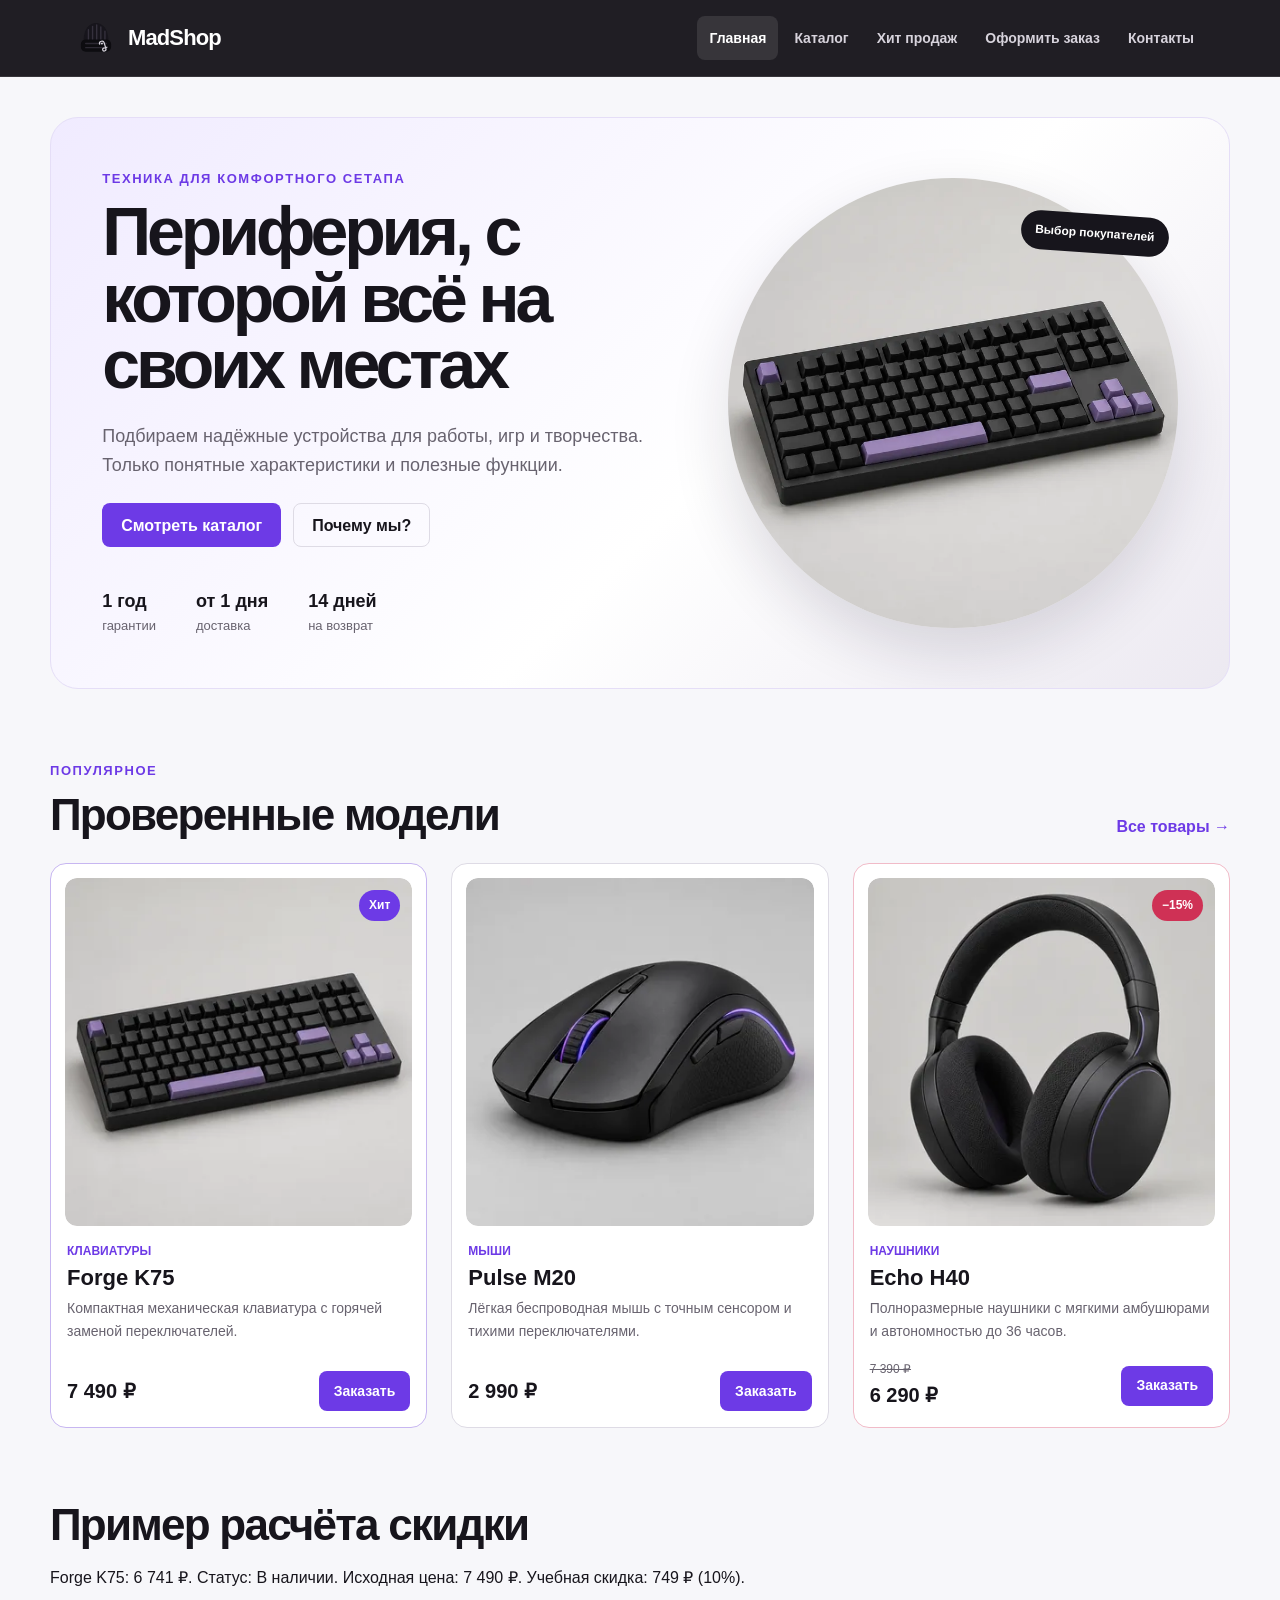
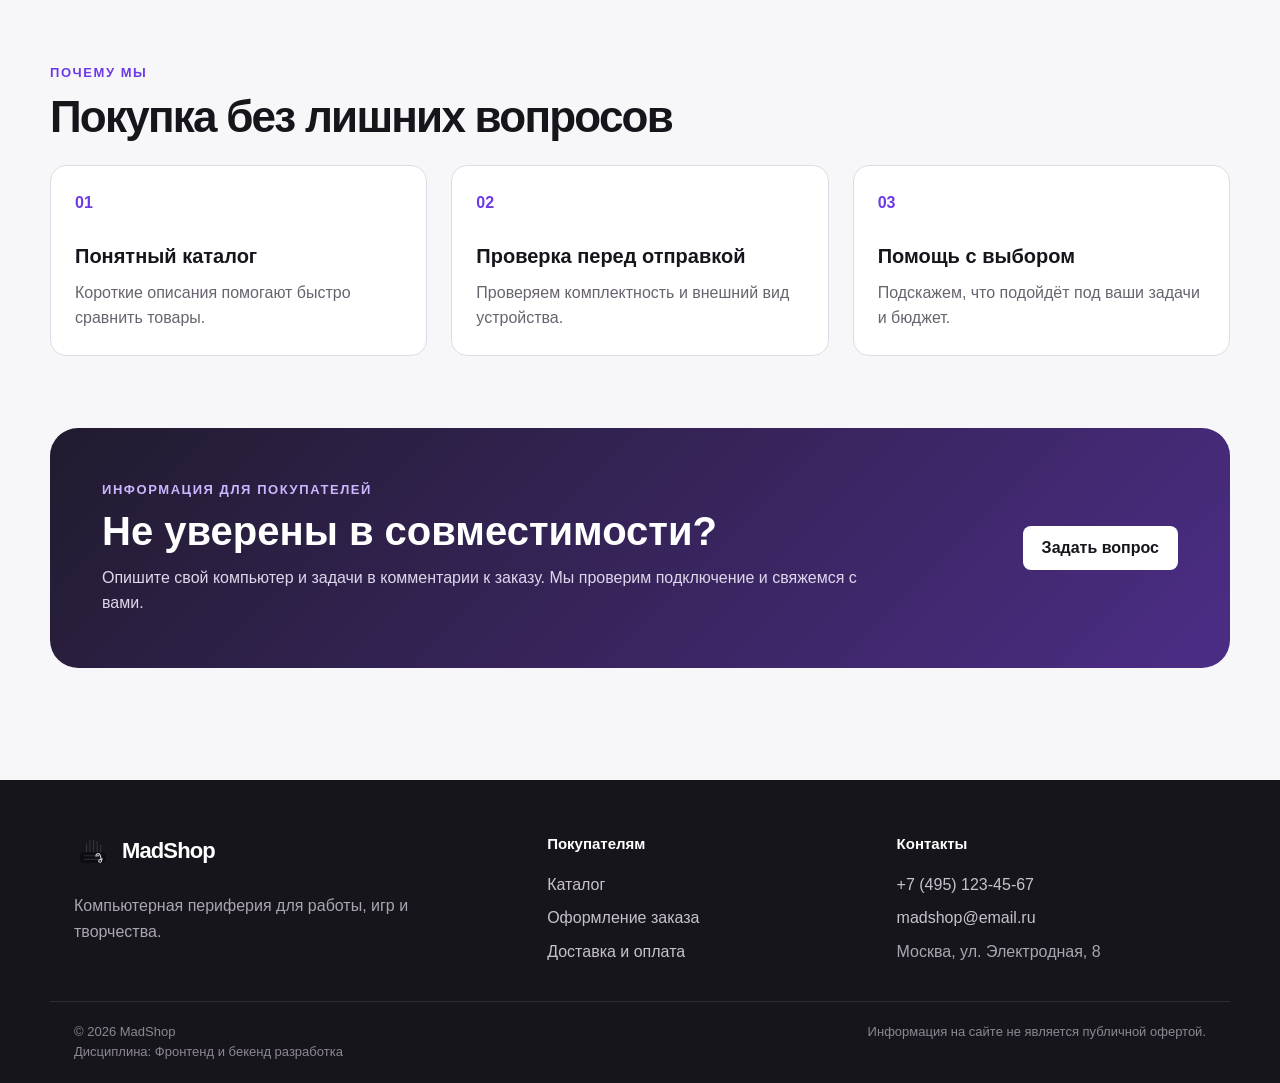
==== commit c6af7106: "feat: display product calculation on the homepage" ====
--- a/index.html
+++ b/index.html
@@ -13,6 +13,7 @@
   <link rel="stylesheet" href="css/style.css">
   <link rel="stylesheet" href="css/responsive.css">
   <script src="js/main.js" defer></script>
+  <script src="js/product-demo.js" defer></script>
 </head>
 <body>
   <a class="skip-link" href="#main-content">Перейти к содержимому</a>
@@ -195,6 +196,11 @@
       </div>
     </section>
 
+    <section class="section" id="product-demo" hidden>
+      <h2 class="section__title">Пример расчёта скидки</h2>
+      <p id="product-demo-output"></p>
+    </section>
+
     <section class="section" id="advantages">
       <div class="section__heading">
         <div>
